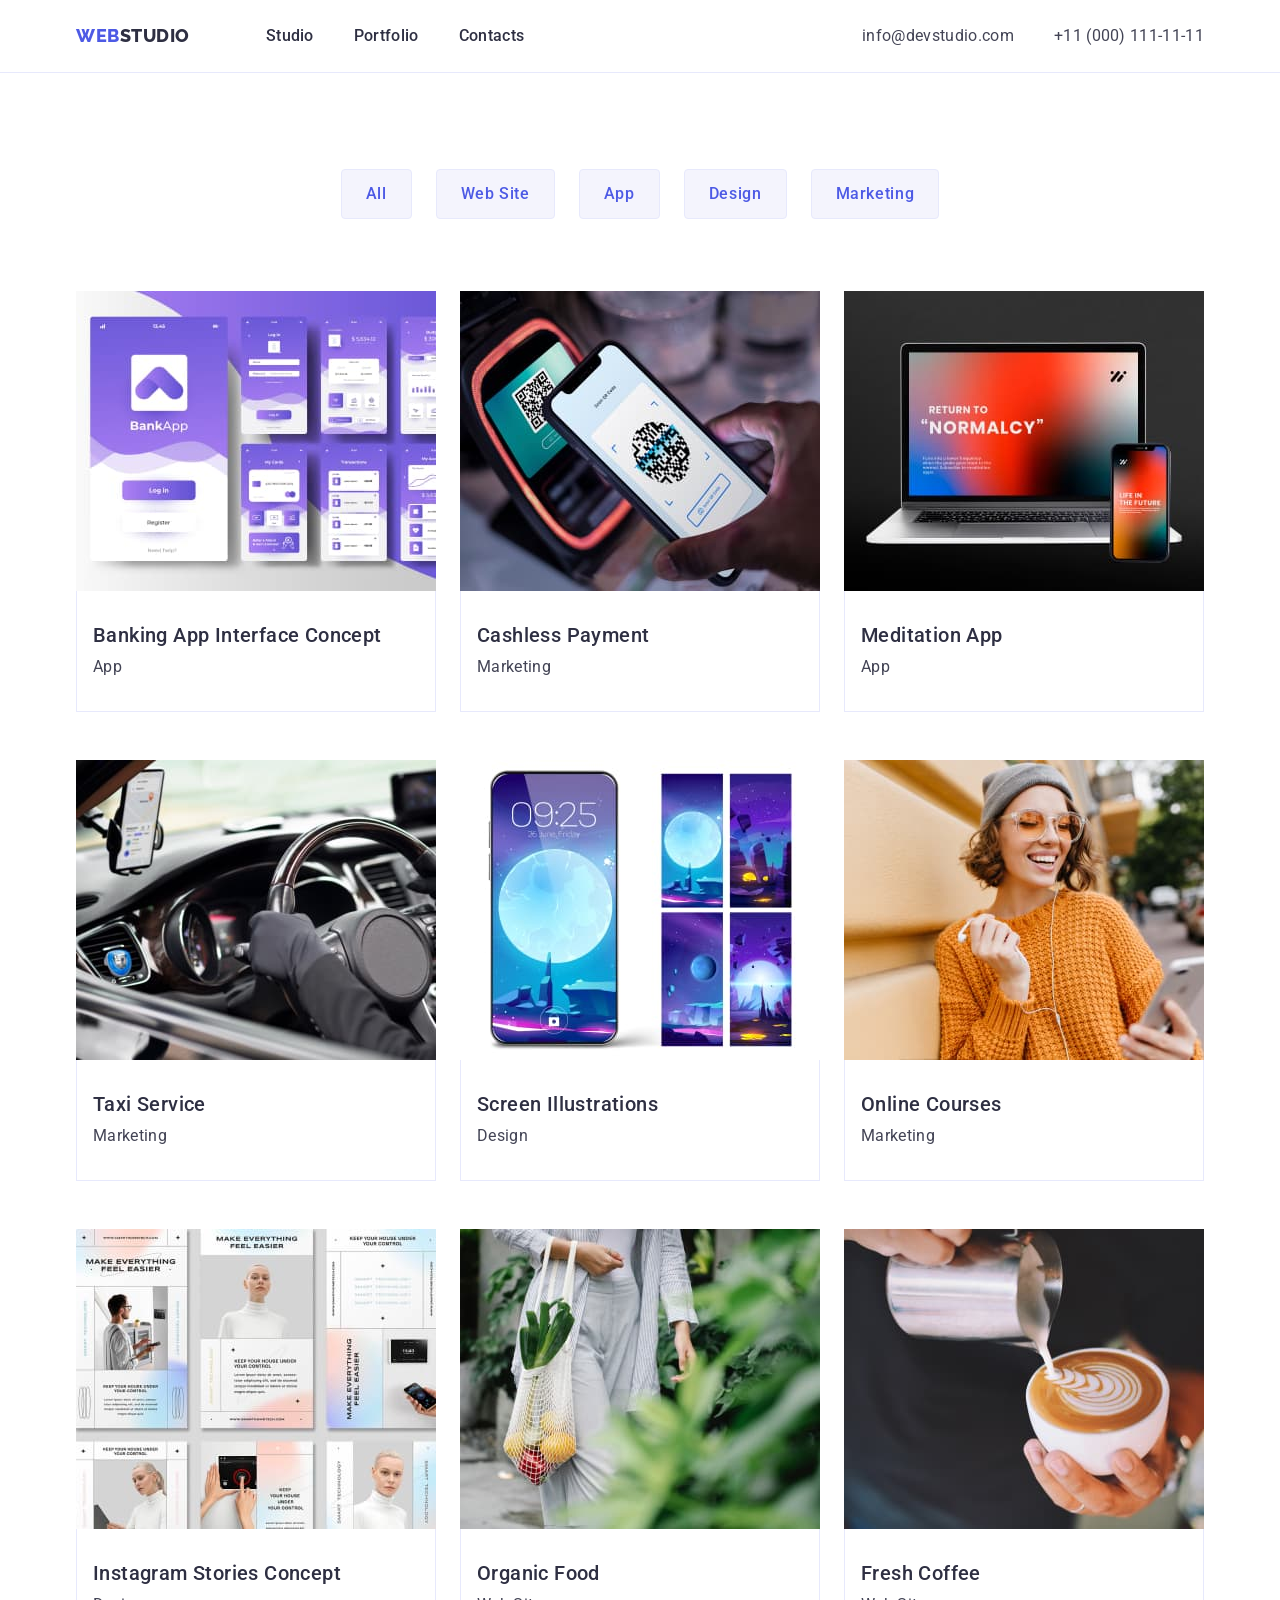
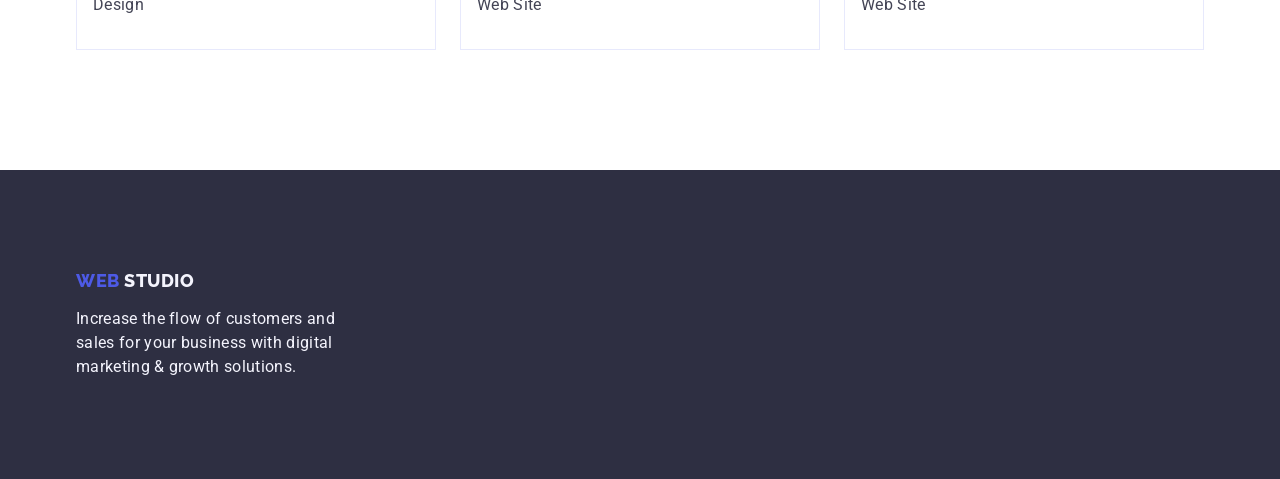
==== portfolio.html @ 52a2316e "clone" ====
<!DOCTYPE html>
<html lang="en">

<head>
    <meta charset="UTF-8">
    <meta name="viewport" content="width=device-width, initial-scale=1.0">
    <title>Document</title>
    <link rel="preconnect" href="https://fonts.googleapis.com">
    <link rel="preconnect" href="https://fonts.gstatic.com" crossorigin>
    <link
        href="https://fonts.googleapis.com/css2?family=Montserrat:wght@400;700&family=Raleway:wght@800;900&family=Roboto:wght@400;500;700&display=swap"
        rel="stylesheet">
        <link rel="stylesheet" href="https://cdnjs.cloudflare.com/ajax/libs/modern-normalize/2.0.0/modern-normalize.min.css"
            integrity="sha512-4xo8blKMVCiXpTaLzQSLSw3KFOVPWhm/TRtuPVc4WG6kUgjH6J03IBuG7JZPkcWMxJ5huwaBpOpnwYElP/m6wg=="
            crossorigin="anonymous" referrerpolicy="no-referrer" />

    <link rel="stylesheet" href="./css/style.css">

    <body>
        <header class="head">
            <div class="container head-container">
            <nav class="header-nav">
            <a  href="" class="nav-logo link">Web<span class="nav-logo-accent">Studio</span></a>

            <ul class="header-menu list">
            <li>
                <a href="./index.html" class="nav-logo-title link">Studio</a>
            </li>
            <li>
            <a href="./portfolio.html" class="nav-logo-title link">Portfolio</a>
            </li>

            <li>
            <a href="" class="nav-logo-title link">Contacts</a>
            </li>
            </ul>

            </nav>
            <address class="address">
                <ul class="socials-contacts list">
                    <li class="socials-contacts-item">
                        <a class="socials-contacts-link link" href="mailto:info@devstudio.com">info@devstudio.com</a>
                    </li>
                    <li class="socials-contacts-item">
                        <a class="socials-contacts-link link"  href="tel:+110001111111">+11 (000) 111-11-11</a>
                    </li>
                </ul>
            </address>
            </div>
        </header>
        <main>

<section class="portfolio-menu">
    <div class="container">
<h1 class="visually-hidden">Portfolio</h1>

<ul class="button-list list">

<li class="button-link">
    <button class="button-item" type="button">All</button>
</li>
<li class="button-link">
    <button class="button-item" type="button">Web Site</button>
</li>
<li class="button-link">
    <button class="button-item" type="button">App</button>
</li>
<li class="button-link">
    <button class="button-item" type="button">Design</button>
</li>
<li class="button-link">
    <button class="button-item" type="button">Marketing</button>
</li>
</ul>


    <ul class="img-list list">
        <li class="img-list-item">
            <a href="" class="img-link link">
        <img src="./images/img_banking.jpg" width="360" alt="Banking App Interface Concept">
             <div class="img-name-category">
            <h2 class="img-title">Banking App Interface Concept</h2>
            <p class="img-subtitle">App</p>
            </div>
         </a>
           
        </li>
        <li class="img-list-item" >
            <a href="" class="img-link link">
        <img src="./images/img_cashless.jpg" width="360" alt="Cashless Payment">
            <div class="img-name-category">
            <h2 class="img-title">Cashless Payment</h2>
            <p class="img-subtitle">Marketing</p>
            </div>
            </a>
        </li>
        <li class="img-list-item">
            <a href="" class="img-link link">
            <img src="./images/img_meditation.jpg" width="360" alt="Meditation App">
            <div class="img-name-category">
            <h2 class="img-title">Meditation App</h2>
            <p class="img-subtitle">App</p>
            </div>
            </a>
        </li>
        <li class="img-list-item">
            <a href="" class="img-link link">
            <img src="./images/img_taxi.jpg" width="360" alt="Taxi Service">
            <div class="img-name-category">
            <h2 class="img-title">Taxi Service</h2>
            <p class="img-subtitle">Marketing</p>
            </div>
            </a>
        </li>
        <li class="img-list-item">
            <a href="" class="img-link link">
            <img src="./images/img_screen.jpg" width="360" alt="Screen Illustrations">
            <div class="img-name-category">
            <h2 class="img-title">Screen Illustrations</h2>
            <p class="img-subtitle">Design</p>
            </div>
            </a>
        </li>
        <li class="img-list-item">
            <a href="" class="img-link link">
            <img src="./images/img_online.jpg" width="360" alt="Online Courses">
            <div class="img-name-category">
            <h2 class="img-title">Online Courses</h2>
            <p class="img-subtitle">Marketing</p>
            </div>
            </a>
        </li>
        <li class="img-list-item">
            <a href="" class="img-link link">
            <img src="./images/img_insta.jpg" width="360" alt="Instagram Stories Concept">
            <div class="img-name-category">
            <h2 class="img-title">Instagram Stories Concept</h2>
            <p class="img-subtitle">Design</p>
            </div>
            </a>
        </li>
        <li class="img-list-item">
            <a href="" class="img-link link">
            <img src="./images/img_food.jpg" width="360" alt="Organic Food">
            <div class="img-name-category">
            <h2 class="img-title">Organic Food</h2>
            <p class="img-subtitle">Web Site</p>
            </div>
            </a>
        </li>
        <li class="img-list-item">
            <a href="" class="img-link link">
            <img src="./images/img_coffee.jpg" width="360" alt="Fresh Coffee">
            <div class="img-name-category">
            <h2 class="img-title">Fresh Coffee</h2>
            <p class="img-subtitle">Web Site</p>
            </div>
            </a>
        </li>
    </ul>
    </div>
</section>
        </main>

      <footer class="footer list">
        <div class="container">
        <a href="" class="footer-logo link">Web <span class="footer-logo-accent">Studio</span></a>
        <p class="footer-item-description">Increase the flow of customers and sales for your business with digital marketing & growth solutions.</p>
        </div>
      </footer>

    </body>
</html>
---- css/style.css ----
:root{
---accent-color:#434455 ;

}

body{
    font-family: Roboto, sans-serif;
    color: #434455;
    background-color: #ffffff;
}

.container{
width: 100%;
max-width: 1158px;
padding-left: 15px;
padding-right: 15px;
margin: 0 auto;

}

.link {
    text-decoration: none;
}
.list{
    list-style-type: none
}

p,h1,h2,h3,h4,h5,h6{
    margin-top: 0;
    margin-bottom: 0;
}

ul,ol{

    margin-top: 0;
    margin-bottom: 0;
    padding-left: 0;
}
img{
    display: block;
}


/*------HEADER-------------*/
.header{
    border-bottom: 1px solid #E7E9FC;
    
}
.header-container {
    justify-content: space-between;
    display: flex;
}

.header-list {
    display: flex;
    gap: 40px;
}
.header-navigation {
    display: flex;
    align-items: center;

}
.header-logo {
        font-family: Raleway, sans-serif; 
        color: #4D5AE5;
        font-size: 18px;
        font-weight: 800;
        line-height: 1.17;
        letter-spacing: 0.03em;
        text-transform: uppercase;
        margin-right: 76px;
}
.header-title-accent{
     color: #2E2F42;
}


.header-list-link{
    display: inline-block;
color:  #2E2F42;
font-size: 16px;
font-family: Roboto;
font-weight: 500;
line-height: 1.5;
letter-spacing: 0.02em;
padding: 24px 0;

}
.header-list-link:hover{
    color: #404bbf
}
.header-list-link:focus{
    color: #404bbf
}
.header-address{
font-style: normal;

}

.header-contacs{
display: flex;
gap: 40px;
margin: 24px 0;
align-items:center;
}

.header-contacs-link{
color:  var(---accent-color);
font-style: normal;
font-size: 16px;
line-height: 1.5;
letter-spacing: 0.02em;

}

.header-contacs-link:hover{
color:#404bbf;
}
.header-contacs-link:focus{
 color: #404bbf;
}

/*-----MAIN-FIRST------------*/
.main-first{
background-color:  #2E2F42;
padding-top: 188px;
padding-bottom: 188px;
}

.main-first-title{
max-width: 496px;
font-family: "Roboto", sans-serif;
color:  #FFF;
text-align: center;
font-size: 56px;
font-weight: 700;
line-height: 1.07;
letter-spacing: 0.02em;
margin-left: auto;
margin-right: auto;
margin-bottom: 48px;
}

.main-first-btn{
font-family: "Roboto", sans-serif;
background-color:  #4D5AE5;
color:  #FFF;
font-size: 16px;
font-weight: 500;
line-height: 1.5;
letter-spacing: 0.04em;
cursor: pointer;
display: block;
min-width: 169px;
height: 56px;
border: none;
border-radius: 4px;
margin-right: auto;
margin-left: auto;
}

.main-first-btn:hover{
    background-color: #404BBF
}

.main-first-btn:focus {
    background-color: #404BBF
}

/*-----MAIN-SECOND------------*/

.main-second {
    padding-top: 120px;
    padding-bottom: 120px;
}
.link-title{
flex-basis: calc((100%-3*24px)/4);

}
.main-second-title{
        color:  #2E2F42;
        font-size: 20px;
        font-weight: 500;
        line-height: 1.2;
        letter-spacing: 0.02em;
        margin-bottom: 8px;
}
.visually-hidden {
    position: absolute;
    width: 1px;
    height: 1px;
    margin: -1px;
    border: 0;
    padding: 0;
    white-space: nowrap;
    clip-path: inset(100%);
    clip: rect(0 0 0 0);
    overflow: hidden;
}
.main-second-list{
    display: flex;
    gap: 24px;
}
.main-second-item{
        color:  var(---accent-color);
        font-size: 16px;
        font-family: Roboto;
        line-height: 1.5;
        letter-spacing: 0.02em;
        flex-basis: calc((100%-3*72px)/4);
}

/*-----MAIN-THIRD------------*/
.main-third{
    background-color: #FFF;
    padding-bottom: 120px;
    
}
.main-third-title{
        color:  #2E2F42;
        text-align: center;
        font-size: 36px;
        font-weight: 700;
        line-height: 1.11;
        letter-spacing: 0.02em;
        text-transform: capitalize;
        margin-bottom: 72px;
}
.main-third-img{
    display: flex;
    gap: 24px;
    
}

.main-third-computer{
    border: 1px solid var(--cornflower, #E7E9FC);
    background: url(<path-to-image>), lightgray -72.845px -19px / 144.444% 112.667% no-repeat;
}
.main-third-computer-smartphone{
    border: 1px solid var(--cornflower, #E7E9FC);
    background: url(<path-to-image>), lightgray 50% / cover no-repeat;
}
/*-----MAIN-FOURTH------------*/

.main-fourth{
background-color: #F4F4FD;
padding: 120px 0;
}
        

.fourth-title{
        color:  #2E2F42;
        text-align: center;
        font-size: 36px;
        font-weight: 700;
        line-height: 1.11;
        letter-spacing: 0.02em;
        text-transform: capitalize;
        margin-bottom: 72px;
}
.main-fourth-list{
     display: flex;
     gap: 24px;
}

.fourth-img{
    background-color: #FFFFFF;
    border-radius: 0px 0px 4px 4px;
}
.fourth-name-profession{
    padding: 32px 16px;
}
.fourth-subtitle{

        color:  #2E2F42;
        text-align: center;
        font-size: 20px;
        font-weight: 500;
        line-height: 1.2;
        letter-spacing: 0.02em;
        text-align: center;
        margin-bottom: 8px;
}
.fourth-profession{
    color: #434455;
    text-align: center;
    font-size: 16px;
    line-height: 1.5;
    letter-spacing: 0.02em;
    text-align: center;
}

/*-----FOOTER------------*/
.footer{
    background-color:  #2E2F42;
    padding: 100px 0;
}

.footer-title{
        font-family: Raleway, sans-serif;
        color:  #4D5AE5;
        font-size: 18px;
        font-weight: 800;
        line-height: 1.17;
        letter-spacing: 0.03em;
        text-transform: uppercase;
        display: inline-block;
        margin-bottom: 16px;
}
.footer-title-accent{
        color:  #F4F4FD;
}
.footer-description{
        max-width: 264px;
        color:  #F4F4FD;
        font-size: 16px;
        line-height: 1.5;
        letter-spacing: 0.02em;
}

/*-----PORTFOLIO------------*/


/*-----PORTFOLIO HEADER------------*/
.head{
    border-bottom: 1px solid  #E7E9FC;
    
}
.head-container {
    display: flex;
    justify-content: space-between;
}
.header-nav {
    display: flex;
    align-items: center;
}
.header-menu {
    display: flex;
    gap: 40px;
}
.nav-logo{
    font-family: Raleway, sans-serif;
    color:  #4d5ae5;
    font-size: 18px;
    font-style: normal;
    font-weight: 800;
    line-height: 1.17;
    letter-spacing: 0.03em;
    text-transform: uppercase;
    margin-right: 76px;
}
.nav-logo-accent{
    color:  #2E2F42;
}
.nav-logo-title{
    display: inline-block;
    color:  #2E2F42;
    font-size: 16px;
    font-family:  Roboto, sans-serif;
    font-style: normal;
    font-weight: 500;
    line-height: 1.5;
    letter-spacing: 0.02em;
    padding: 24px 0;
}

.nav-logo-title:hover{
    color: #404bbf
}
.nav-logo-title:focus{
    color: #404bbf
}


.socials-contacts{
    display: flex;
    gap: 40px;
    margin: 24px 0;
    align-items: center;

}
.socials-contacts-link{
        color: var(---accent-color);
        font-size: 16px;
        font-family: Roboto;
        font-style: normal;
        font-weight: 400;
        line-height: 1.5;
        letter-spacing: 0.02em;
}

.socials-contacts-link:hover{
color: #404BBF;
}
.socials-contacts-link:focus{
    color: #404BBF;
}

.address{
    font-style: normal;
}

/*-----PORTFOLIO BUTTON------------*/

.portfolio-menu{
padding-top: 96px;
padding-bottom: 120px;
}
.visually-hidden {
    position: absolute;
    width: 1px;
    height: 1px;
    margin: -1px;
    border: 0;
    padding: 0;
    white-space: nowrap;
    clip-path: inset(100%);
    clip: rect(0 0 0 0);
    overflow: hidden;
}
.button-list{
    display: flex;
    justify-content: center;
    gap: 24px;
    margin-bottom: 72px;
}
.button-item{
    color: #4d5ae5;
    text-align: center;
    font-size: 16px;
    font-family: Roboto,sans-serif;
    font-style: normal;
    font-weight: 500;
    line-height: 1.5;
    letter-spacing: 0.04em;
    cursor: pointer;
    background-color: #F4F4FD;
    padding: 12px 24px;
    border-radius: 4px;
    border: 1px solid #E7E9FC;
}

.button-item:hover,
.button-item:focus{
    color: #FFFFFF;
    background-color: #404BBF;
    border: 1px solid transparent;
}



/*-----PORTFOLIO IMG------------*/
.img-list{
    display: flex;
    flex-wrap: wrap;
    column-gap: 24px;
    row-gap: 48px;
}
.img-list-item{
width: calc((100% - 48px)/3);
}
.img-name-category{
    padding: 32px 16px;
    border: 1px solid #E7E9FC;
    border-top: none;
}


.img-title{
    color:  #2E2F42;
    font-size: 20px;
    font-family: Roboto;
    font-style: normal;
    font-weight: 500;
    line-height: 1.2;
    letter-spacing: 0.02em;
    margin-bottom: 8px;
}

.img-subtitle{
    color: var(---accent-color);
    font-size: 16px;
    font-family: Roboto;
    font-style: normal;
    font-weight: 400;
    line-height: 1.5;
    letter-spacing: 0.02em;
}

/*-----PORTFOLIO FOOTER------------*/
.footer-logo{
    color:  #4D5AE5;
    font-size: 18px;
    font-family: Raleway, sans-serif;
    font-style: normal;
    font-weight: 800;
    line-height: 1.17;
    letter-spacing: 0.03em;
    text-transform: uppercase;
    display: inline-block;
    margin-bottom: 16px;
}

.footer-logo-accent{
    color: #F4F4FD;
}

.footer-item-description{
    max-width: 264px;
    color: #F4F4FD;
    font-size: 16px;
    font-family: Roboto;
    font-style: normal;
    font-weight: 400;
    line-height: 1.5;
    letter-spacing: 0.02em;
}
.footer{
   background-color: #2E2F42; 
}
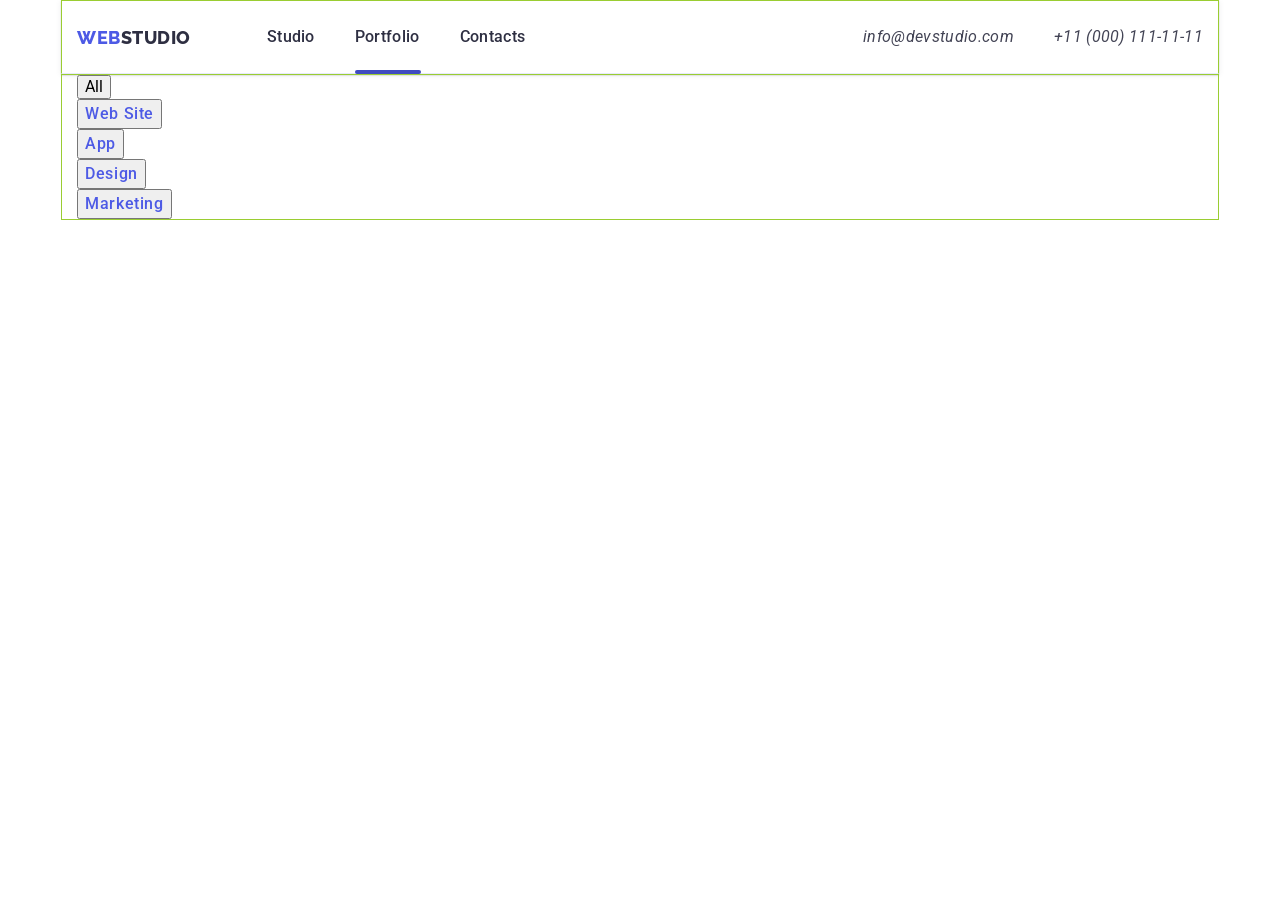
==== commit 3c0678db: "start portfolio section" ====
--- a/portfolio.html
+++ b/portfolio.html
@@ -4,169 +4,91 @@
 <head>
     <meta charset="UTF-8">
     <meta name="viewport" content="width=device-width, initial-scale=1.0">
-    <title>Document</title>
+    <title>goit-markup-hw-04</title>
     <link rel="preconnect" href="https://fonts.googleapis.com">
     <link rel="preconnect" href="https://fonts.gstatic.com" crossorigin>
     <link
-        href="https://fonts.googleapis.com/css2?family=Montserrat:wght@400;700&family=Raleway:wght@800;900&family=Roboto:wght@400;500;700&display=swap"
+        href="https://fonts.googleapis.com/css2?family=Montserrat:wght@400;700&family=Raleway:wght@800&family=Roboto:wght@400;500;700&display=swap"
         rel="stylesheet">
         <link rel="stylesheet" href="https://cdnjs.cloudflare.com/ajax/libs/modern-normalize/2.0.0/modern-normalize.min.css"
             integrity="sha512-4xo8blKMVCiXpTaLzQSLSw3KFOVPWhm/TRtuPVc4WG6kUgjH6J03IBuG7JZPkcWMxJ5huwaBpOpnwYElP/m6wg=="
             crossorigin="anonymous" referrerpolicy="no-referrer" />
 
     <link rel="stylesheet" href="./css/style.css">
+</head>
 
     <body>
         <header class="head">
+
             <div class="container head-container">
-            <nav class="header-nav">
-            <a  href="" class="nav-logo link">Web<span class="nav-logo-accent">Studio</span></a>
 
-            <ul class="header-menu list">
-            <li>
-                <a href="./index.html" class="nav-logo-title link">Studio</a>
-            </li>
-            <li>
-            <a href="./portfolio.html" class="nav-logo-title link">Portfolio</a>
-            </li>
+                <nav class="head-nav">
+    
+                    <a class="head-logo" href="">Web<span class="head-logo-accent">Studio</span></a>
+    
+                    <ul class="head-list">
 
-            <li>
-            <a href="" class="nav-logo-title link">Contacts</a>
-            </li>
-            </ul>
+                        <li class="head-item ">
+                            <a class="head-link" href="./index.html">Studio</a>
+                        </li>
+                        <li class="head-item current">
+                            <a class="head-link" href="">Portfolio</a>
+                        </li>
+                        <li class="head-item">
+                            <a class="head-link" href="">Contacts</a>
+                        </li>
+                    </ul>
+                </nav>
+    
+                <address class="head-social">
 
-            </nav>
-            <address class="address">
-                <ul class="socials-contacts list">
-                    <li class="socials-contacts-item">
-                        <a class="socials-contacts-link link" href="mailto:info@devstudio.com">info@devstudio.com</a>
-                    </li>
-                    <li class="socials-contacts-item">
-                        <a class="socials-contacts-link link"  href="tel:+110001111111">+11 (000) 111-11-11</a>
-                    </li>
-                </ul>
-            </address>
+                    <ul class="head-social-list">
+    
+                        <li class="head-social-item">
+                            <a class="head-social-link" href="">info@devstudio.com</a>
+                        </li>
+                        <li class="head-social-item">
+                            <a class="head-social-link" href="">+11 (000) 111-11-11</a>
+                        </li>
+                    </ul>
+                </address>
+    
             </div>
         </header>
-        <main>
 
-<section class="portfolio-menu">
-    <div class="container">
-<h1 class="visually-hidden">Portfolio</h1>
+    <main>
 
-<ul class="button-list list">
+      <section class="portfolio">
 
-<li class="button-link">
-    <button class="button-item" type="button">All</button>
-</li>
-<li class="button-link">
-    <button class="button-item" type="button">Web Site</button>
-</li>
-<li class="button-link">
-    <button class="button-item" type="button">App</button>
-</li>
-<li class="button-link">
-    <button class="button-item" type="button">Design</button>
-</li>
-<li class="button-link">
-    <button class="button-item" type="button">Marketing</button>
-</li>
-</ul>
+      <div class="container">
 
+            <h1 class="visually-hidden">Portfolio</h1>
 
-    <ul class="img-list list">
-        <li class="img-list-item">
-            <a href="" class="img-link link">
-        <img src="./images/img_banking.jpg" width="360" alt="Banking App Interface Concept">
-             <div class="img-name-category">
-            <h2 class="img-title">Banking App Interface Concept</h2>
-            <p class="img-subtitle">App</p>
-            </div>
-         </a>
-           
-        </li>
-        <li class="img-list-item" >
-            <a href="" class="img-link link">
-        <img src="./images/img_cashless.jpg" width="360" alt="Cashless Payment">
-            <div class="img-name-category">
-            <h2 class="img-title">Cashless Payment</h2>
-            <p class="img-subtitle">Marketing</p>
-            </div>
-            </a>
-        </li>
-        <li class="img-list-item">
-            <a href="" class="img-link link">
-            <img src="./images/img_meditation.jpg" width="360" alt="Meditation App">
-            <div class="img-name-category">
-            <h2 class="img-title">Meditation App</h2>
-            <p class="img-subtitle">App</p>
-            </div>
-            </a>
-        </li>
-        <li class="img-list-item">
-            <a href="" class="img-link link">
-            <img src="./images/img_taxi.jpg" width="360" alt="Taxi Service">
-            <div class="img-name-category">
-            <h2 class="img-title">Taxi Service</h2>
-            <p class="img-subtitle">Marketing</p>
-            </div>
-            </a>
-        </li>
-        <li class="img-list-item">
-            <a href="" class="img-link link">
-            <img src="./images/img_screen.jpg" width="360" alt="Screen Illustrations">
-            <div class="img-name-category">
-            <h2 class="img-title">Screen Illustrations</h2>
-            <p class="img-subtitle">Design</p>
-            </div>
-            </a>
-        </li>
-        <li class="img-list-item">
-            <a href="" class="img-link link">
-            <img src="./images/img_online.jpg" width="360" alt="Online Courses">
-            <div class="img-name-category">
-            <h2 class="img-title">Online Courses</h2>
-            <p class="img-subtitle">Marketing</p>
-            </div>
-            </a>
-        </li>
-        <li class="img-list-item">
-            <a href="" class="img-link link">
-            <img src="./images/img_insta.jpg" width="360" alt="Instagram Stories Concept">
-            <div class="img-name-category">
-            <h2 class="img-title">Instagram Stories Concept</h2>
-            <p class="img-subtitle">Design</p>
-            </div>
-            </a>
-        </li>
-        <li class="img-list-item">
-            <a href="" class="img-link link">
-            <img src="./images/img_food.jpg" width="360" alt="Organic Food">
-            <div class="img-name-category">
-            <h2 class="img-title">Organic Food</h2>
-            <p class="img-subtitle">Web Site</p>
-            </div>
-            </a>
-        </li>
-        <li class="img-list-item">
-            <a href="" class="img-link link">
-            <img src="./images/img_coffee.jpg" width="360" alt="Fresh Coffee">
-            <div class="img-name-category">
-            <h2 class="img-title">Fresh Coffee</h2>
-            <p class="img-subtitle">Web Site</p>
-            </div>
-            </a>
-        </li>
-    </ul>
-    </div>
-</section>
-        </main>
+            <ul class="portfolio-btn-list">
 
-      <footer class="footer list">
-        <div class="container">
-        <a href="" class="footer-logo link">Web <span class="footer-logo-accent">Studio</span></a>
-        <p class="footer-item-description">Increase the flow of customers and sales for your business with digital marketing & growth solutions.</p>
-        </div>
+                <li class="portfolio-btn-item">
+                    <button type="button">All</button>
+                </li>
+                <li class="portfolio-btn-item">
+                    <button class="portfolio-btn" type="button">Web Site</button>
+                </li>
+                <li class="portfolio-btn-item">
+                    <button class="portfolio-btn" type="button">App</button>
+                </li>
+                <li class="portfolio-btn-item">
+                    <button class="portfolio-btn" type="button">Design</button>
+                </li>
+                <li class="portfolio-btn-item">
+                    <button class="portfolio-btn" type="button">Marketing</button>
+                </li>
+            </ul>
+      </div>
+   
+      </section>
+    </main>
+
+      <footer class="">
+        
       </footer>
 
     </body>
--- a/css/style.css
+++ b/css/style.css
@@ -1,5 +1,5 @@
 :root{
----accent-color:#434455 ;
+---hover-icon_color: #404bbf
 
 }
 
@@ -10,19 +10,16 @@
 }
 
 .container{
-width: 100%;
 max-width: 1158px;
 padding-left: 15px;
 padding-right: 15px;
 margin: 0 auto;
-
-}
-
-.link {
+border: 1px solid yellowgreen;
+
+}
+
+a {
     text-decoration: none;
-}
-.list{
-    list-style-type: none
 }
 
 p,h1,h2,h3,h4,h5,h6{
@@ -31,7 +28,7 @@
 }
 
 ul,ol{
-
+    list-style-type: none;
     margin-top: 0;
     margin-bottom: 0;
     padding-left: 0;
@@ -41,150 +38,522 @@
 }
 
 
-/*------HEADER-------------*/
-.header{
-    border-bottom: 1px solid #E7E9FC;
-    
-}
+/**------HEADER------------*/
+
 .header-container {
-    justify-content: space-between;
-    display: flex;
+    display: flex;
+    align-items: center;
+    border-bottom: 1px solid #e7e9fc;
+    box-shadow: 0 1px 6px 0 rgba(46, 47, 66, 0.08), 0 1px 1px 0 rgba(46, 47, 66, 0.16), 0 2px 1px 0 rgba(46, 47, 66, 0.08);
+}
+
+.header-nav {
+    display: flex;
+    align-items: center;
 }
 
 .header-list {
     display: flex;
     gap: 40px;
 }
-.header-navigation {
-    display: flex;
-    align-items: center;
-
-}
+
 .header-logo {
-        font-family: Raleway, sans-serif; 
-        color: #4D5AE5;
-        font-size: 18px;
-        font-weight: 800;
-        line-height: 1.17;
-        letter-spacing: 0.03em;
-        text-transform: uppercase;
-        margin-right: 76px;
-}
-.header-title-accent{
-     color: #2E2F42;
-}
-
-
-.header-list-link{
+    font-family: "Raleway", sans-serif;
+    font-weight: 800;
+    font-size: 18px;
+    line-height: 1.16667;
+    letter-spacing: 0.03em;
+    text-transform: uppercase;
+    color: #4d5ae5; 
+    margin-right: 76px;
+}
+
+.header-logo-accent {
+    color: #2e2f42  ;      
+}
+
+.header-item {
+    padding: 24px 0 24px 0;
+    position: relative;
+}
+
+.header-item.current::after {
+    content: "";
+    border-radius: 2px;
+    width: 48px;
+    height: 4px;
+    background-color: var(---hover-icon_color); 
+    position: absolute;
+    left: 0;
+    bottom: -1px;
+}
+
+.header-link {
+    font-weight: 500;
+    font-size: 16px;
+    line-height: 1.5;
+    letter-spacing: 0.02em;
+    color: #2e2f42; 
+    transition-property: color;  
+    transition-duration: 250ms; 
+    transition-timing-function: cubic-bezier(0.4, 0, 0.2, 1);
+}
+
+.header-link:is(:hover, :focus), 
+.social-link:is(:hover, :focus) {
+    color: var(---hover-icon_color);
+}
+
+.header-social {
+    margin-left: auto;
+}
+
+.social-list {
+    display: flex;
+    gap: 40px;
+}
+
+.social-link {
+    font-weight: 400;
+    font-size: 16px;
+    line-height: 1.5;
+    letter-spacing: 0.02em;
+    color: #434455;
+    transition-property: color;  
+    transition-duration: 250ms; 
+    transition-timing-function: cubic-bezier(0.4, 0, 0.2, 1);
+}
+
+/**------HERO------------*/
+
+.hero {
+    padding: 188px 0 188px 0;
+    background-color: #2e2f42;
+    background-image: linear-gradient(rgba(46, 47, 66, 0.7), rgba(46, 47, 66, 0.7)), url(../images/people-office.jpg);
+    background-repeat: no-repeat;
+    background-position: center;
+    background-size: cover;
+}
+
+.hero-title-box {
+    margin-bottom: 48px;
+}
+
+.hero-title {
+    max-width: 496px;
+    font-weight: 700;
+    font-size: 56px;
+    line-height: 1.07;
+    letter-spacing: 0.02em;
+    text-align: center;
+    color: #fff; 
+    margin: 0 auto;
+}
+
+.hero-btn {
+    display: block;
+    font-weight: 500;
+    font-size: 16px;
+    line-height: 1.5;
+    letter-spacing: 0.04em;
+    color: #fff;  
+    border-radius: 4px;
+    width: 169px;
+    height: 56px; 
+    box-shadow: 0 4px 4px 0 rgba(0, 0, 0, 0.15);
+    background-color: #4d5ae5; 
+    cursor: pointer; 
+    margin: 0 auto; 
+    transition-property:  background-color; 
+    transition-duration: 250ms; 
+    transition-timing-function:     cubic-bezier(0.4, 0, 0.2, 1); 
+}
+
+.hero-btn:is(:hover, :focus) {
+    background-color: var(---hover-icon_color);
+}
+
+/**------ADVANTAGES------------*/
+
+.advantages {
+    padding: 120px 0 120px 0;
+}
+
+.advantages-list {
+    display: flex;
+    align-items: center;
+    justify-content: center;
+    gap: 24px;
+}
+
+.advantages-icon {
+    display: flex;
+    align-items: center;
+    justify-content: center;
+    border-radius: 4px;
+    width: 264px;
+    height: 112px;
+    background-color: #f4f4fd;
+    margin-bottom: 8px;    
+}
+
+.advantages-title {
+    font-weight: 500;
+    font-size: 20px;
+    line-height: 1.2;
+    letter-spacing: 0.02em;
+    color: #2e2f42; 
+    margin-bottom: 8px;   
+}
+
+.advantages-text {
+    max-width: 264px;
+    font-size: 16px;
+    line-height: 1.5;
+    letter-spacing: 0.02em;
+    color: #434455;    
+}
+
+/**------FUNCTION------------*/
+
+.function {
+    padding-bottom: 120px;
+}
+
+.function-title {
+    font-weight: 700;
+    font-size: 36px;
+    line-height: 1.11111;
+    letter-spacing: 0.02em;
+    text-transform: capitalize;
+    text-align: center;
+    color: #2e2f42;  
+    margin-bottom: 72px;  
+}
+
+.function-list {
+    display: flex;
+    gap: 24px;
+}
+
+.function-item {
+    width: calc( (100% - 48px) /3 );
+    border: 1px solid #e7e9fc;
+}
+
+/**------TEAM------------*/
+
+.team {
+    background-color:  #f4f4fd;
+    padding: 120px 0 120px 0;
+}
+
+.team-list {
+    display: flex;
+    gap: 24px;
+}
+
+.team-item {
+    width: calc( (100% - 72px) / 4 );
+    border-radius: 0 0 4px 4px;
+    box-shadow: 0 2px 1px 0 rgba(46, 47, 66, 0.08), 0 1px 1px 0 rgba(46, 47, 66, 0.16), 0 1px 6px 0 rgba(46, 47, 66, 0.08);        
+}
+
+.team-name-social-box {
+    padding: 32px 0;
+}
+
+.team-title {
+    font-weight: 700;
+    font-size: 36px;
+    line-height: 1.11111;
+    letter-spacing: 0.02em;
+    text-transform: capitalize;
+    text-align: center;
+    color: #2e2f42;  
+    margin-bottom: 72px;  
+}
+
+.team-name {
+    font-weight: 500;
+    font-size: 20px;
+    line-height: 1.2;
+    letter-spacing: 0.02em;
+    text-align: center;
+    color: #2e2f42; 
+    margin-bottom: 8px;   
+}
+
+.team-major {
+    font-size: 16px;
+    line-height: 1.5;
+    letter-spacing: 0.02em;
+    text-align: center;
+    color: #434455;
+    margin-bottom: 8px;
+}
+
+.team-social-list {
+    display: flex;
+    gap: 24px;
+    justify-content: center;
+}
+
+.team-social-item {
+    width: 40px;
+    height: 40px;
+}
+
+.team-social-link {
+    width: 100%;
+    height: 100%;
+    background-color: #4d5ae5;
+    display: flex;
+    justify-content: center;align-items: center;
+    border: none;
+    border-radius: 50%;    
+    transition-property: background-color;
+    transition-duration: 250ms;
+    transition-timing-function: cubic-bezier(0.4, 0, 0.2, 1);
+    color: #f4f4fd;
+}
+
+.team-social-icon {
+    fill: currentColor;    
+}
+
+.team-social-link:is(:hover, :focus) {
+     background-color: #31d0aa;
+}
+
+
+/**----CUSTOMERS----*/
+
+.customers {
+    padding: 120px 0 120px 0;
+}
+
+.customers-title {
+    font-weight: 700;
+    font-size: 36px;
+    line-height: 1.11111;
+    letter-spacing: 0.02em;
+    text-transform: capitalize;
+    text-align: center;
+    color: #2e2f42;   
+    margin-bottom: 72px; 
+}
+
+.customers-list {
+    display: flex;
+    align-items: center;
+    gap: 24px;
+}
+
+.customers-item {
+    width: calc( (100% - 24*5px) / 6 );
+    height: 88px;
+}
+
+.customers-link {
+    width: 100%;
+    height: 100%;
+    border: 1px solid #8e8f99;
+    border-radius: 4px;
+    display: flex;
+    justify-content: center;
+    align-items: center;
+    color: #8E8F99;
+}
+
+.customers-icon {
+    fill: currentColor;
+}
+
+.customers-link:is(:hover, :focus) {
+    border-color: var(---hover-icon_color);
+    color: var(---hover-icon_color);
+}
+
+/**----FOOTER-INDEX----*/
+
+.footer {
+    background-color:  #2e2f42;
+    padding: 100px 0 100px 0;
+}
+
+.footer-container {
+    display: flex;
+    align-items: baseline;
+}
+
+.footer-logo-box {
+    margin-right: 120px;
+}
+
+.footer-logo {
     display: inline-block;
-color:  #2E2F42;
-font-size: 16px;
-font-family: Roboto;
-font-weight: 500;
-line-height: 1.5;
-letter-spacing: 0.02em;
-padding: 24px 0;
-
-}
-.header-list-link:hover{
-    color: #404bbf
-}
-.header-list-link:focus{
-    color: #404bbf
-}
-.header-address{
-font-style: normal;
-
-}
-
-.header-contacs{
-display: flex;
-gap: 40px;
-margin: 24px 0;
-align-items:center;
-}
-
-.header-contacs-link{
-color:  var(---accent-color);
-font-style: normal;
-font-size: 16px;
-line-height: 1.5;
-letter-spacing: 0.02em;
-
-}
-
-.header-contacs-link:hover{
-color:#404bbf;
-}
-.header-contacs-link:focus{
- color: #404bbf;
-}
-
-/*-----MAIN-FIRST------------*/
-.main-first{
-background-color:  #2E2F42;
-padding-top: 188px;
-padding-bottom: 188px;
-}
-
-.main-first-title{
-max-width: 496px;
-font-family: "Roboto", sans-serif;
-color:  #FFF;
-text-align: center;
-font-size: 56px;
-font-weight: 700;
-line-height: 1.07;
-letter-spacing: 0.02em;
-margin-left: auto;
-margin-right: auto;
-margin-bottom: 48px;
-}
-
-.main-first-btn{
-font-family: "Roboto", sans-serif;
-background-color:  #4D5AE5;
-color:  #FFF;
-font-size: 16px;
-font-weight: 500;
-line-height: 1.5;
-letter-spacing: 0.04em;
-cursor: pointer;
-display: block;
-min-width: 169px;
-height: 56px;
-border: none;
-border-radius: 4px;
-margin-right: auto;
-margin-left: auto;
-}
-
-.main-first-btn:hover{
-    background-color: #404BBF
-}
-
-.main-first-btn:focus {
-    background-color: #404BBF
-}
-
-/*-----MAIN-SECOND------------*/
-
-.main-second {
-    padding-top: 120px;
-    padding-bottom: 120px;
-}
-.link-title{
-flex-basis: calc((100%-3*24px)/4);
-
-}
-.main-second-title{
-        color:  #2E2F42;
-        font-size: 20px;
-        font-weight: 500;
-        line-height: 1.2;
-        letter-spacing: 0.02em;
-        margin-bottom: 8px;
-}
+    font-family: "Raleway", sans-serif;
+    font-weight: 800;
+    font-size: 18px;
+    line-height: 1.16667;
+    letter-spacing: 0.03em;
+    text-transform: uppercase;
+    color: #4d5ae5;
+    margin-bottom: 16px;
+}
+
+.footer-logo-accent {
+    color: #f4f4fd;
+}
+
+.footer-text {
+    max-width: 264px;
+    font-size: 16px;
+    line-height: 1.5;
+    letter-spacing: 0.02em;
+    color: #f4f4fd;
+}
+
+.footer-title {
+    font-weight: 500;
+    font-size: 16px;
+    line-height: 1.5;
+    letter-spacing: 0.02em;
+    color: #fff;  
+    margin-bottom: 16px;  
+}
+
+.footer-list {
+    display: flex;
+    gap: 16px;
+}
+
+.footer-item {
+    height: 40px;
+    width: 40px;
+}
+
+.footer-link {
+    width: 100%;
+    height: 100%;
+    background-color: var(---hover-icon_color);
+    display: flex;
+    align-items: center;
+    justify-content: center;
+    border-radius: 50%;
+    color: white;
+}
+
+.footer-icon {
+    fill: currentColor;
+}
+
+.footer-link:is(:hover, :focus) {
+    background-color: #31d0aa;
+}
+
+
+
+/*-----PORTFOLIO-HEAD-----*/
+
+.head-container {
+    display: flex;
+    align-items: center;
+    border-bottom: 1px solid #e7e9fc;
+    box-shadow: 0 1px 6px 0 rgba(46, 47, 66, 0.08), 0 1px 1px 0 rgba(46, 47, 66, 0.16), 0 2px 1px 0 rgba(46, 47, 66, 0.08);
+background: #fff;
+}
+
+.head-nav {
+    display: flex;
+    align-items: center;
+}
+
+.head-logo {
+    font-family: "Raleway", sans-serif;
+    font-weight: 800;
+    font-size: 18px;
+    line-height: 1.16667;
+    letter-spacing: 0.03em;
+    text-transform: uppercase;
+    color: #4d5ae5;  
+    margin-right: 76px;  
+}
+
+.head-logo-accent {
+    color: #2e2f42;    
+}
+
+.head-nav {
+    display: flex;
+    align-items: center;
+}
+
+.head-list {
+    display: flex;
+    gap: 40px;
+}
+
+.head-item {
+    padding: 24px 0 24px;
+    position: relative;
+}
+
+.current::after {
+    content: "";
+    position: absolute;
+    width: 100%;
+    border-radius: 2px;
+    width: 66px;
+    height: 4px;
+    background-color: var(---hover-icon_color);
+    left: 0;
+    bottom: -1px;
+}
+
+.head-link {
+    font-weight: 500;
+    font-size: 16px;
+    line-height: 1.5;
+    letter-spacing: 0.02em;
+    color: #2e2f42;
+    transition-property: color;
+    transition-duration: 250ms;
+    transition-timing-function: cubic-bezier(0.4, 0, 0.2, 1);    
+}
+
+.head-link:is(:hover, :focus) {
+    color: var(---hover-icon_color);
+}
+
+.head-social {
+    margin-left: auto;
+}
+
+.head-social-list {
+    display: flex;
+    gap: 40px;
+}
+
+.head-social-link {
+    font-weight: 400;
+    font-size: 16px;
+    line-height: 1.5;
+    letter-spacing: 0.02em;
+    color: #434455;
+    transition-property: color;
+    transition-duration: 250ms;
+    transition-timing-function: cubic-bezier(0.4, 0, 0.2, 1);
+}
+
+.head-social-link:is(:hover, :focus) {
+    color: var(---hover-icon_color);    
+}
+
+/**-----PORTFOLIO-------*/
+
+
 .visually-hidden {
     position: absolute;
     width: 1px;
@@ -197,324 +566,28 @@
     clip: rect(0 0 0 0);
     overflow: hidden;
 }
-.main-second-list{
-    display: flex;
-    gap: 24px;
-}
-.main-second-item{
-        color:  var(---accent-color);
-        font-size: 16px;
-        font-family: Roboto;
-        line-height: 1.5;
-        letter-spacing: 0.02em;
-        flex-basis: calc((100%-3*72px)/4);
-}
-
-/*-----MAIN-THIRD------------*/
-.main-third{
-    background-color: #FFF;
-    padding-bottom: 120px;
+
+.portfolio-btn {
+    font-weight: 500;
+    font-size: 16px;
+    line-height: 1.5;
+    letter-spacing: 0.04em;
+    text-align: center;
+    color: #4d5ae5;    
+}
+
+
+
+
+
+
+
     
-}
-.main-third-title{
-        color:  #2E2F42;
-        text-align: center;
-        font-size: 36px;
-        font-weight: 700;
-        line-height: 1.11;
-        letter-spacing: 0.02em;
-        text-transform: capitalize;
-        margin-bottom: 72px;
-}
-.main-third-img{
-    display: flex;
-    gap: 24px;
-    
-}
-
-.main-third-computer{
-    border: 1px solid var(--cornflower, #E7E9FC);
-    background: url(<path-to-image>), lightgray -72.845px -19px / 144.444% 112.667% no-repeat;
-}
-.main-third-computer-smartphone{
-    border: 1px solid var(--cornflower, #E7E9FC);
-    background: url(<path-to-image>), lightgray 50% / cover no-repeat;
-}
-/*-----MAIN-FOURTH------------*/
-
-.main-fourth{
-background-color: #F4F4FD;
-padding: 120px 0;
-}
-        
-
-.fourth-title{
-        color:  #2E2F42;
-        text-align: center;
-        font-size: 36px;
-        font-weight: 700;
-        line-height: 1.11;
-        letter-spacing: 0.02em;
-        text-transform: capitalize;
-        margin-bottom: 72px;
-}
-.main-fourth-list{
-     display: flex;
-     gap: 24px;
-}
-
-.fourth-img{
-    background-color: #FFFFFF;
-    border-radius: 0px 0px 4px 4px;
-}
-.fourth-name-profession{
-    padding: 32px 16px;
-}
-.fourth-subtitle{
-
-        color:  #2E2F42;
-        text-align: center;
-        font-size: 20px;
-        font-weight: 500;
-        line-height: 1.2;
-        letter-spacing: 0.02em;
-        text-align: center;
-        margin-bottom: 8px;
-}
-.fourth-profession{
-    color: #434455;
-    text-align: center;
-    font-size: 16px;
-    line-height: 1.5;
-    letter-spacing: 0.02em;
-    text-align: center;
-}
-
-/*-----FOOTER------------*/
-.footer{
-    background-color:  #2E2F42;
-    padding: 100px 0;
-}
-
-.footer-title{
-        font-family: Raleway, sans-serif;
-        color:  #4D5AE5;
-        font-size: 18px;
-        font-weight: 800;
-        line-height: 1.17;
-        letter-spacing: 0.03em;
-        text-transform: uppercase;
-        display: inline-block;
-        margin-bottom: 16px;
-}
-.footer-title-accent{
-        color:  #F4F4FD;
-}
-.footer-description{
-        max-width: 264px;
-        color:  #F4F4FD;
-        font-size: 16px;
-        line-height: 1.5;
-        letter-spacing: 0.02em;
-}
-
-/*-----PORTFOLIO------------*/
-
-
-/*-----PORTFOLIO HEADER------------*/
-.head{
-    border-bottom: 1px solid  #E7E9FC;
-    
-}
-.head-container {
-    display: flex;
-    justify-content: space-between;
-}
-.header-nav {
-    display: flex;
-    align-items: center;
-}
-.header-menu {
-    display: flex;
-    gap: 40px;
-}
-.nav-logo{
-    font-family: Raleway, sans-serif;
-    color:  #4d5ae5;
-    font-size: 18px;
-    font-style: normal;
-    font-weight: 800;
-    line-height: 1.17;
-    letter-spacing: 0.03em;
-    text-transform: uppercase;
-    margin-right: 76px;
-}
-.nav-logo-accent{
-    color:  #2E2F42;
-}
-.nav-logo-title{
-    display: inline-block;
-    color:  #2E2F42;
-    font-size: 16px;
-    font-family:  Roboto, sans-serif;
-    font-style: normal;
-    font-weight: 500;
-    line-height: 1.5;
-    letter-spacing: 0.02em;
-    padding: 24px 0;
-}
-
-.nav-logo-title:hover{
-    color: #404bbf
-}
-.nav-logo-title:focus{
-    color: #404bbf
-}
-
-
-.socials-contacts{
-    display: flex;
-    gap: 40px;
-    margin: 24px 0;
-    align-items: center;
-
-}
-.socials-contacts-link{
-        color: var(---accent-color);
-        font-size: 16px;
-        font-family: Roboto;
-        font-style: normal;
-        font-weight: 400;
-        line-height: 1.5;
-        letter-spacing: 0.02em;
-}
-
-.socials-contacts-link:hover{
-color: #404BBF;
-}
-.socials-contacts-link:focus{
-    color: #404BBF;
-}
-
-.address{
-    font-style: normal;
-}
-
-/*-----PORTFOLIO BUTTON------------*/
-
-.portfolio-menu{
-padding-top: 96px;
-padding-bottom: 120px;
-}
-.visually-hidden {
-    position: absolute;
-    width: 1px;
-    height: 1px;
-    margin: -1px;
-    border: 0;
-    padding: 0;
-    white-space: nowrap;
-    clip-path: inset(100%);
-    clip: rect(0 0 0 0);
-    overflow: hidden;
-}
-.button-list{
-    display: flex;
-    justify-content: center;
-    gap: 24px;
-    margin-bottom: 72px;
-}
-.button-item{
-    color: #4d5ae5;
-    text-align: center;
-    font-size: 16px;
-    font-family: Roboto,sans-serif;
-    font-style: normal;
-    font-weight: 500;
-    line-height: 1.5;
-    letter-spacing: 0.04em;
-    cursor: pointer;
-    background-color: #F4F4FD;
-    padding: 12px 24px;
-    border-radius: 4px;
-    border: 1px solid #E7E9FC;
-}
-
-.button-item:hover,
-.button-item:focus{
-    color: #FFFFFF;
-    background-color: #404BBF;
-    border: 1px solid transparent;
-}
-
-
-
-/*-----PORTFOLIO IMG------------*/
-.img-list{
-    display: flex;
-    flex-wrap: wrap;
-    column-gap: 24px;
-    row-gap: 48px;
-}
-.img-list-item{
-width: calc((100% - 48px)/3);
-}
-.img-name-category{
-    padding: 32px 16px;
-    border: 1px solid #E7E9FC;
-    border-top: none;
-}
-
-
-.img-title{
-    color:  #2E2F42;
-    font-size: 20px;
-    font-family: Roboto;
-    font-style: normal;
-    font-weight: 500;
-    line-height: 1.2;
-    letter-spacing: 0.02em;
-    margin-bottom: 8px;
-}
-
-.img-subtitle{
-    color: var(---accent-color);
-    font-size: 16px;
-    font-family: Roboto;
-    font-style: normal;
-    font-weight: 400;
-    line-height: 1.5;
-    letter-spacing: 0.02em;
-}
-
-/*-----PORTFOLIO FOOTER------------*/
-.footer-logo{
-    color:  #4D5AE5;
-    font-size: 18px;
-    font-family: Raleway, sans-serif;
-    font-style: normal;
-    font-weight: 800;
-    line-height: 1.17;
-    letter-spacing: 0.03em;
-    text-transform: uppercase;
-    display: inline-block;
-    margin-bottom: 16px;
-}
-
-.footer-logo-accent{
-    color: #F4F4FD;
-}
-
-.footer-item-description{
-    max-width: 264px;
-    color: #F4F4FD;
-    font-size: 16px;
-    font-family: Roboto;
-    font-style: normal;
-    font-weight: 400;
-    line-height: 1.5;
-    letter-spacing: 0.02em;
-}
-.footer{
-   background-color: #2E2F42; 
-}+
+
+
+
+
+
+
+
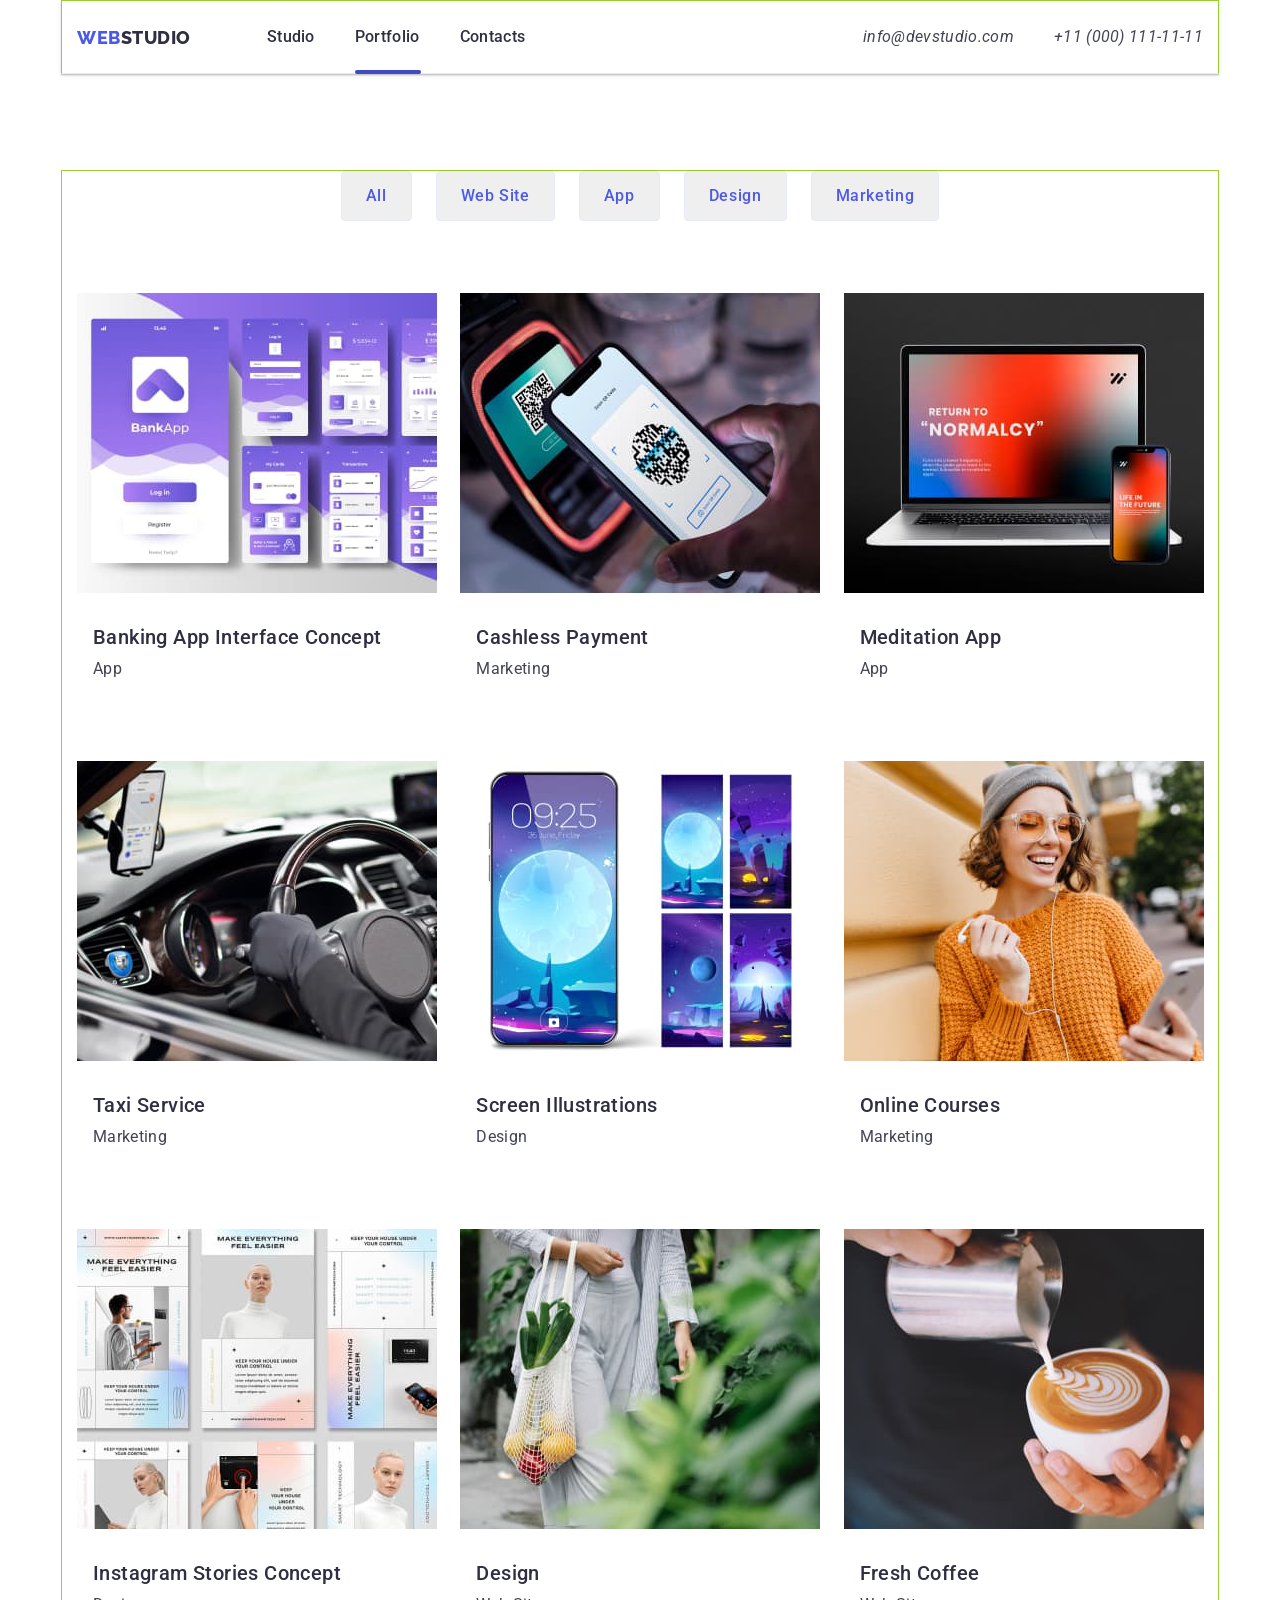
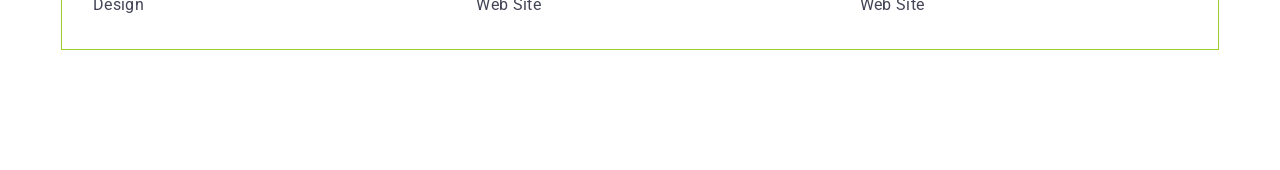
==== commit ed2306e8: "made main portfolio not all" ====
--- a/portfolio.html
+++ b/portfolio.html
@@ -67,7 +67,7 @@
             <ul class="portfolio-btn-list">
 
                 <li class="portfolio-btn-item">
-                    <button type="button">All</button>
+                    <button class="portfolio-btn" type="button">All</button>
                 </li>
                 <li class="portfolio-btn-item">
                     <button class="portfolio-btn" type="button">Web Site</button>
@@ -82,6 +82,101 @@
                     <button class="portfolio-btn" type="button">Marketing</button>
                 </li>
             </ul>
+
+            <ul class="portfolio-app-list">
+
+                <li class="portfolio-app-item">
+                    <a class="portfolio-app-link" href="">
+                       <img src="./images/img_banking.jpg" alt="banking" width="360">
+
+                       <div class="portfolio-app-name">
+                        <h3 class="portfolio-app-name-title">Banking App Interface Concept</h3>
+                        <p class="portfolio-app-name-text">App</p>
+                       </div>
+                    </a>
+                </li>
+                <li class="portfolio-app-item">
+                    <a class="portfolio-app-link" href="">
+                       <img src="./images/img_cashless.jpg" alt="cashless.jpg" width="360">
+
+                       <div class="portfolio-app-name">
+                        <h3 class="portfolio-app-name-title">Cashless Payment</h3>
+                        <p class="portfolio-app-name-text">Marketing</p>
+                       </div>
+                    </a>
+                </li>
+                <li class="portfolio-app-item">
+                    <a class="portfolio-app-link" href="">
+                       <img src="./images/img_meditation.jpg" alt="meditation" width="360">
+
+                       <div class="portfolio-app-name">
+                        <h3 class="portfolio-app-name-title">Meditation App</h3>
+                        <p class="portfolio-app-name-text">App</p>
+                       </div>
+                    </a>
+                </li>
+                <li class="portfolio-app-item">
+                    <a class="portfolio-app-link" href="">
+                       <img src="./images/img_taxi.jpg" alt="taxi" width="360">
+
+                       <div class="portfolio-app-name">
+                        <h3 class="portfolio-app-name-title">Taxi Service</h3>
+                        <p class="portfolio-app-name-text">Marketing</p>
+                       </div>
+                    </a>
+                </li>
+                <li class="portfolio-app-item">
+                    <a class="portfolio-app-link" href="">
+                       <img src="./images/img_screen.jpg" alt="screen" width="360">
+
+                       <div class="portfolio-app-name">
+                        <h3 class="portfolio-app-name-title">Screen Illustrations</h3>
+                        <p class="portfolio-app-name-text">Design</p>
+                       </div>
+                    </a>
+                </li>
+                <li class="portfolio-app-item">
+                    <a class="portfolio-app-link" href="">
+                       <img src="./images/img_online.jpg" alt="online" width="360">
+                       <div class="portfolio-app-name">
+                        <h3 class="portfolio-app-name-title">Online Courses</h3>
+                        <p class="portfolio-app-name-text">Marketing</p>
+                       </div>
+                    </a>
+                </li>
+                <li class="portfolio-app-item">
+                    <a class="portfolio-app-link" href="">
+                       <img src="./images/img_insta.jpg" alt="instagram" width="360">
+
+                       <div class="portfolio-app-name">
+                        <h3 class="portfolio-app-name-title">Instagram Stories Concept</h3>
+                        <p class="portfolio-app-name-text">Design</p>
+                       </div>
+                    </a>
+                </li>
+                <li class="portfolio-app-item">
+                    <a class="portfolio-app-link" href="">
+                       <img src="./images/img_food.jpg" alt="food" width="360">
+
+                       <div class="portfolio-app-name">
+                        <h3 class="portfolio-app-name-title">Design</h3>
+                        <p class="portfolio-app-name-text">Web Site</p>
+                       </div>
+                    </a>
+                </li>
+                <li class="portfolio-app-item">
+                    <a class="portfolio-app-link" href="">
+                       <img src="./images/img_coffee.jpg" alt="coffee" width="360">
+
+                       <div class="portfolio-app-name">
+                        <h3 class="portfolio-app-name-title">Fresh Coffee</h3>
+                        <p class="portfolio-app-name-text">Web Site</p>
+                       </div>
+                    </a>
+                </li>
+            </ul>
+
+            
       </div>
    
       </section>
--- a/css/style.css
+++ b/css/style.css
@@ -364,6 +364,9 @@
     justify-content: center;
     align-items: center;
     color: #8E8F99;
+    transition-property: color, border-color;
+    transition-duration: 250ms;
+    transition-timing-function: cubic-bezier(0.4, 0, 0.2, 1);
 }
 
 .customers-icon {
@@ -443,6 +446,10 @@
     justify-content: center;
     border-radius: 50%;
     color: white;
+    transition-property: background-color;
+    transition-duration: 250ms;
+    transition-timing-function: cubic-bezier(0.4, 0, 0.2, 1);
+
 }
 
 .footer-icon {
@@ -552,6 +559,10 @@
 }
 
 /**-----PORTFOLIO-------*/
+
+.portfolio {
+    padding: 96px 0 120px;
+}
 
 
 .visually-hidden {
@@ -567,13 +578,64 @@
     overflow: hidden;
 }
 
+.portfolio-btn-list {
+    display: flex;
+    justify-content: center;
+    gap: 24px;
+}
+
 .portfolio-btn {
+    display: block;
     font-weight: 500;
     font-size: 16px;
     line-height: 1.5;
     letter-spacing: 0.04em;
     text-align: center;
-    color: #4d5ae5;    
+    color: #4d5ae5; 
+    border: 1px solid #e7e9fc;
+    border-radius: 4px;
+    padding: 12px 24px; 
+    margin-bottom: 72px;  
+    cursor: pointer; 
+    transition-property: color;
+    transition-duration: 250ms;
+    transition-timing-function: cubic-bezier(0.4, 0, 0.2, 1);   
+}
+
+.portfolio-btn:is(:hover, :focus) {
+    color: var(---hover-icon_color);
+    border: 1px solid transparent;
+}
+
+.portfolio-app-list {
+    display: flex;
+    flex-wrap: wrap;
+    column-gap: 24px;
+    row-gap: 48px;
+}
+
+.portfolio-app-item {
+    width: calc( (100% - 48px) /3 );
+}
+
+.portfolio-app-name {
+    padding: 32px 16px;
+}
+
+.portfolio-app-name-title {
+    font-weight: 500;
+    font-size: 20px;
+    line-height: 1.2;
+    letter-spacing: 0.02em;
+    color: #2e2f42;
+    margin-bottom: 8px;
+}
+
+.portfolio-app-name-text {
+    font-size: 16px;
+    line-height: 1.5;
+    letter-spacing: 0.02em;
+    color: #434455;
 }
 
 
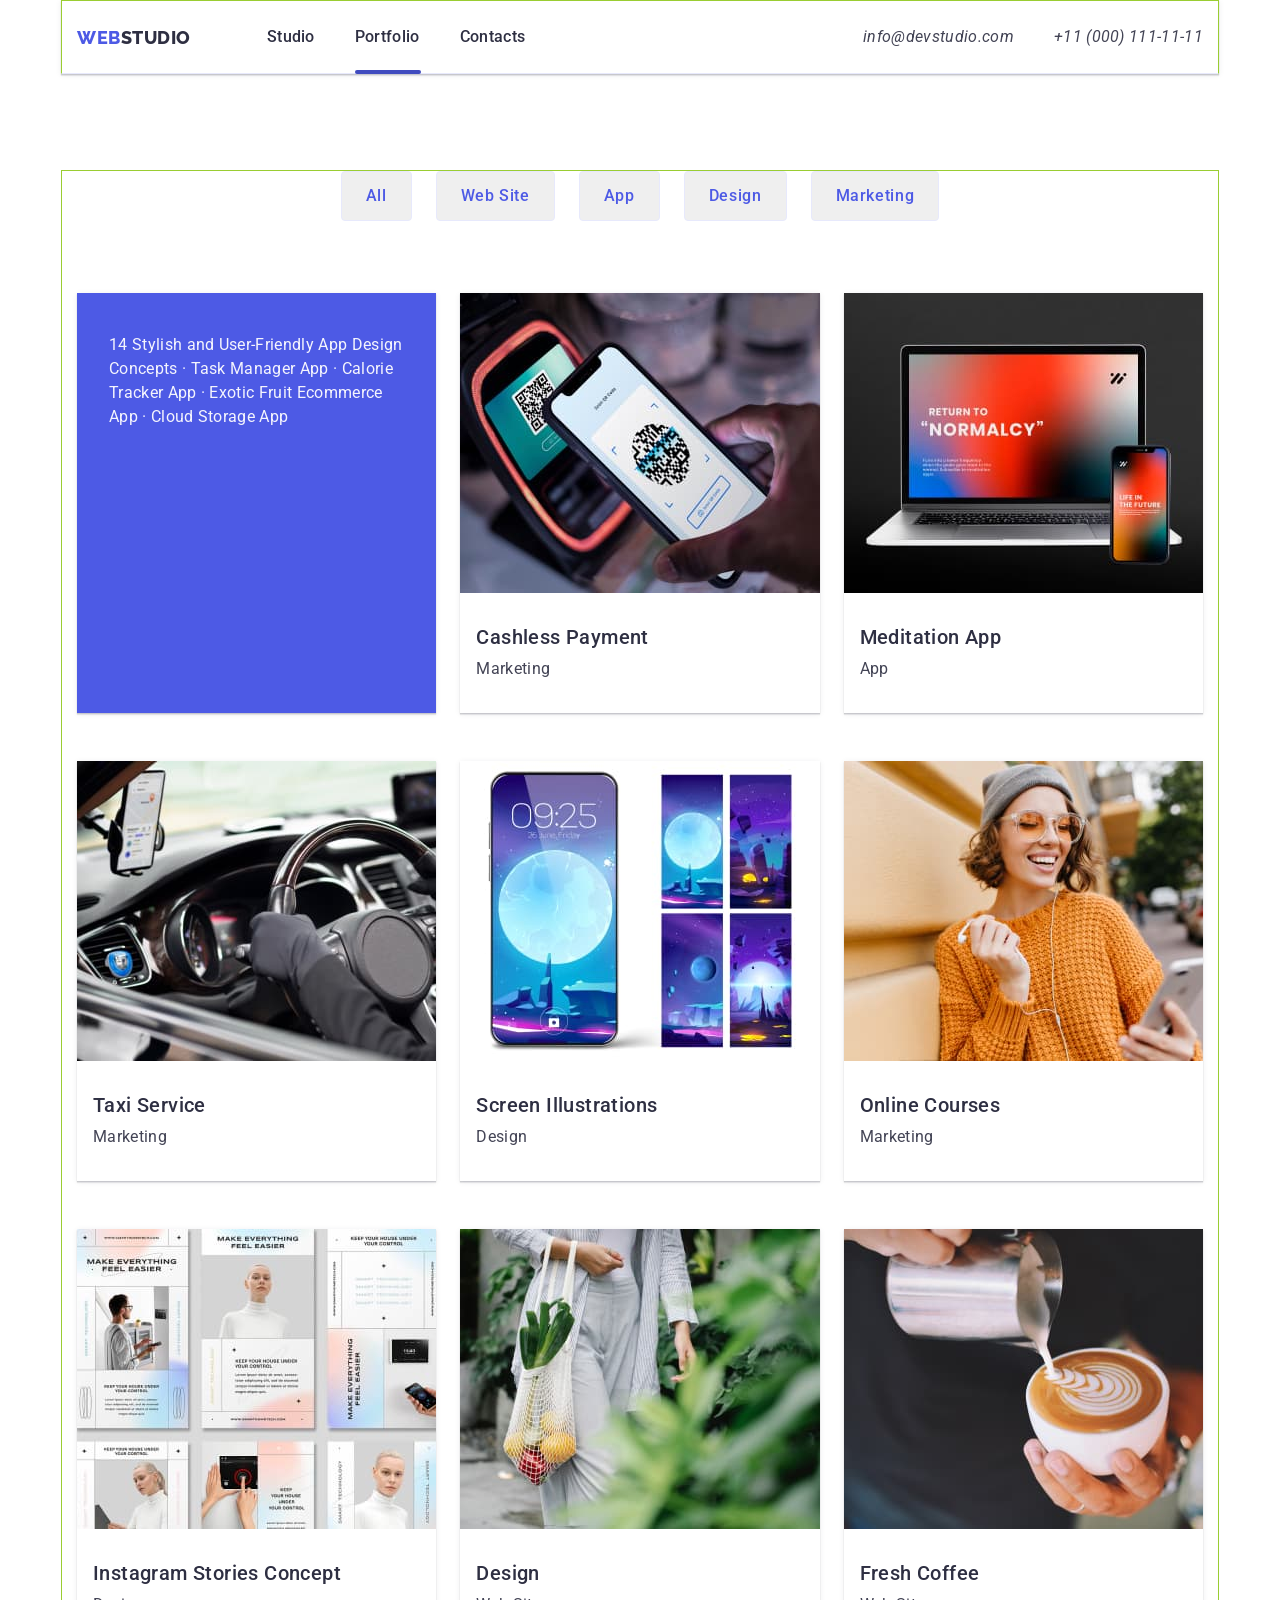
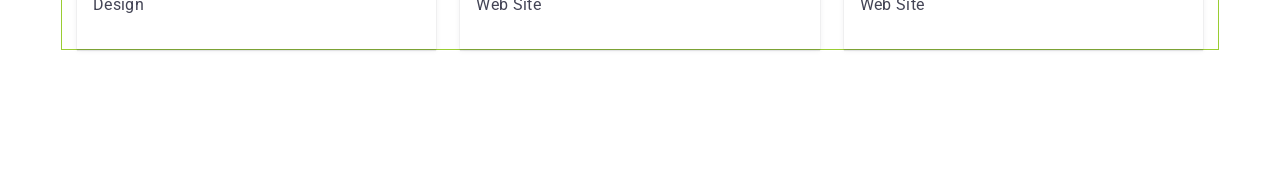
==== commit 0ada128c: "test overvlow" ====
--- a/portfolio.html
+++ b/portfolio.html
@@ -87,7 +87,12 @@
 
                 <li class="portfolio-app-item">
                     <a class="portfolio-app-link" href="">
-                       <img src="./images/img_banking.jpg" alt="banking" width="360">
+
+                           <div class="portfolio-app-cover">
+                               <img src="./images/img_banking.jpg" alt="banking" width="360">
+        
+                               <p class="portfolio-app-cover-text">14 Stylish and User-Friendly App Design Concepts · Task Manager App · Calorie Tracker App · Exotic Fruit Ecommerce App · Cloud Storage App</p>
+                           </div>
 
                        <div class="portfolio-app-name">
                         <h3 class="portfolio-app-name-title">Banking App Interface Concept</h3>
--- a/css/style.css
+++ b/css/style.css
@@ -616,6 +616,36 @@
 
 .portfolio-app-item {
     width: calc( (100% - 48px) /3 );
+    
+}
+
+.portfolio-app-link {
+    display: block;
+    box-shadow: 0 2px 1px 0 rgba(46, 47, 66, 0.08), 0 1px 1px 0 rgba(46, 47, 66, 0.16), 0 1px 6px 0 rgba(46, 47, 66, 0.08);
+}
+
+.portfolio-app-link {
+    position: relative; 
+    overflow: hidden; 
+    
+}
+
+.portfolio-app-cover-text {
+    font-size: 16px;
+    line-height: 1.5;
+    letter-spacing: 0.02em;
+    color: #f4f4fd;
+    background-color:  #4d5ae5;
+    position: absolute;
+    height: 100%;
+    width: 100%;
+    top: 0;
+    padding: 40px 32px;
+    transition: transform 250ms cubic-bezier(0.4, 0, 0.2, 1);
+}
+
+.portfolio-app-cover:hover .portfolio-app-cover-text {
+    transform: translateY(0);
 }
 
 .portfolio-app-name {
@@ -644,6 +674,8 @@
 
 
 
+
+
     
 
 
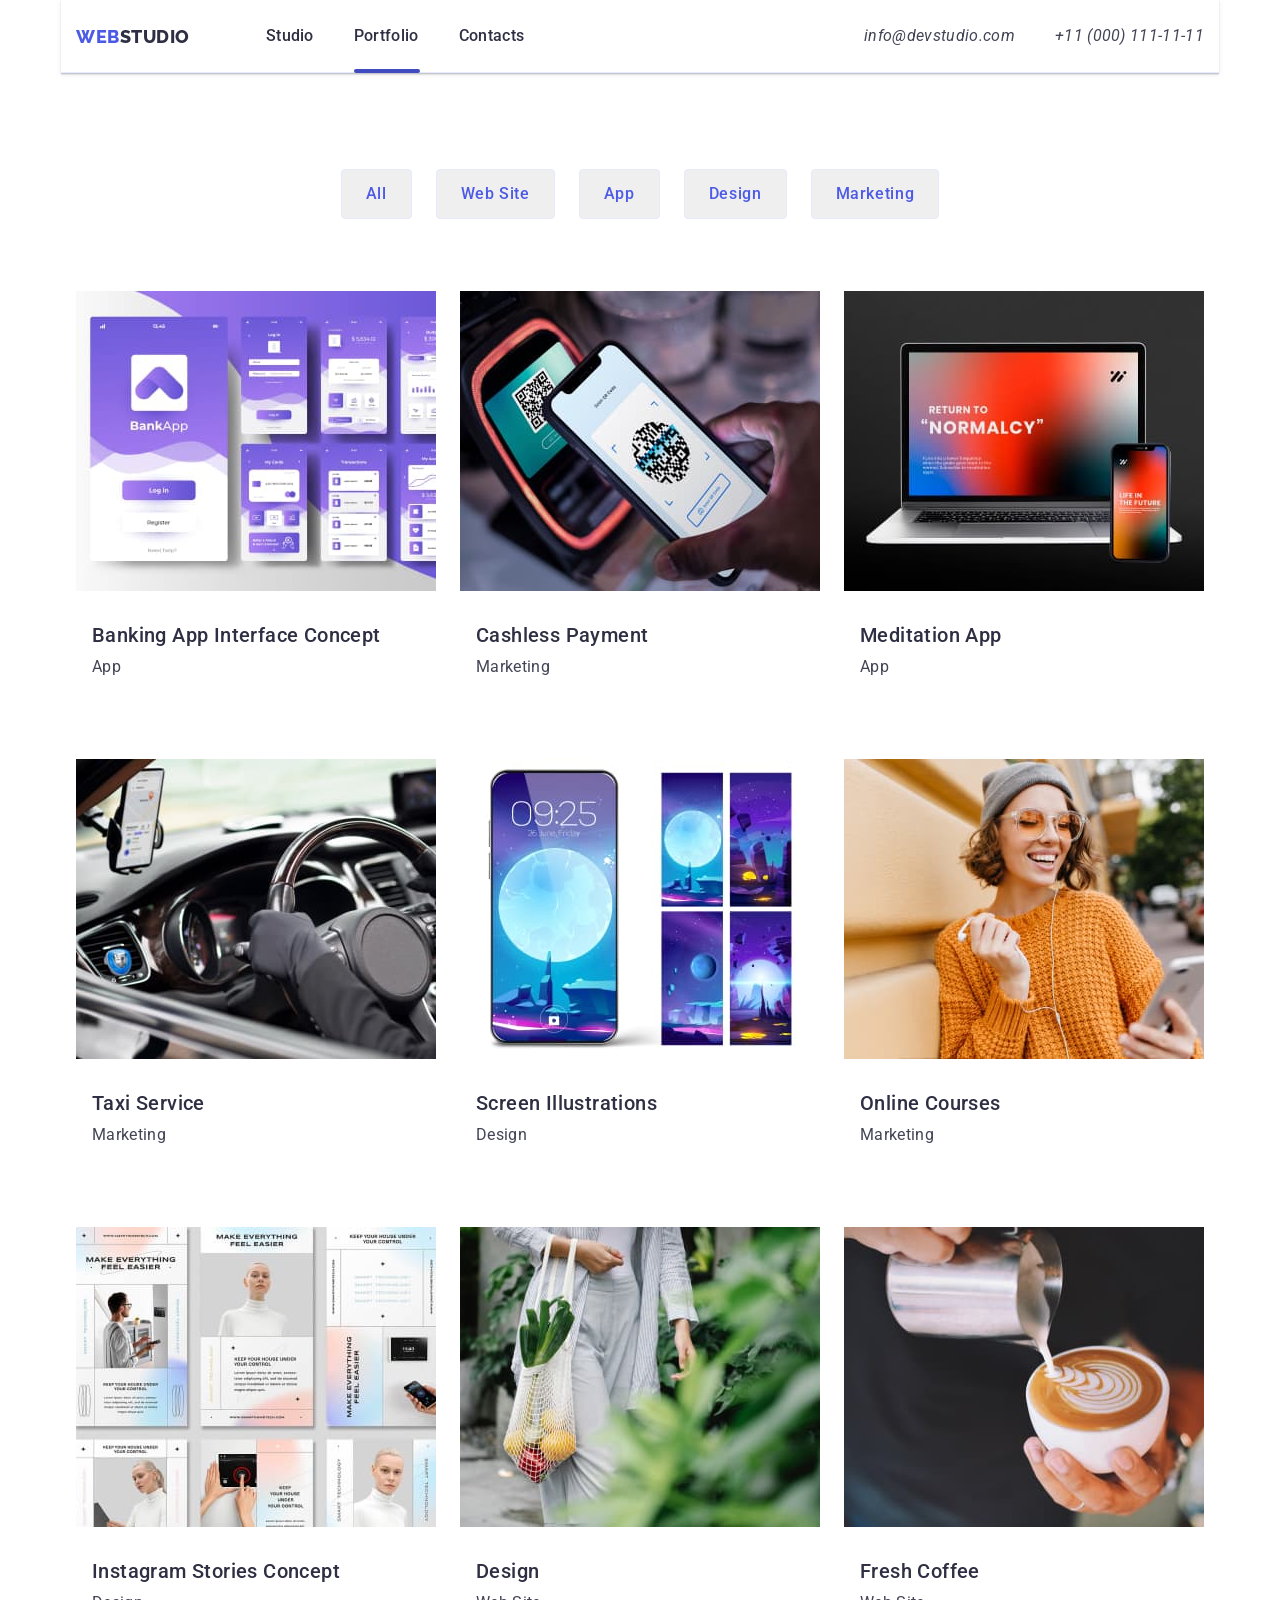
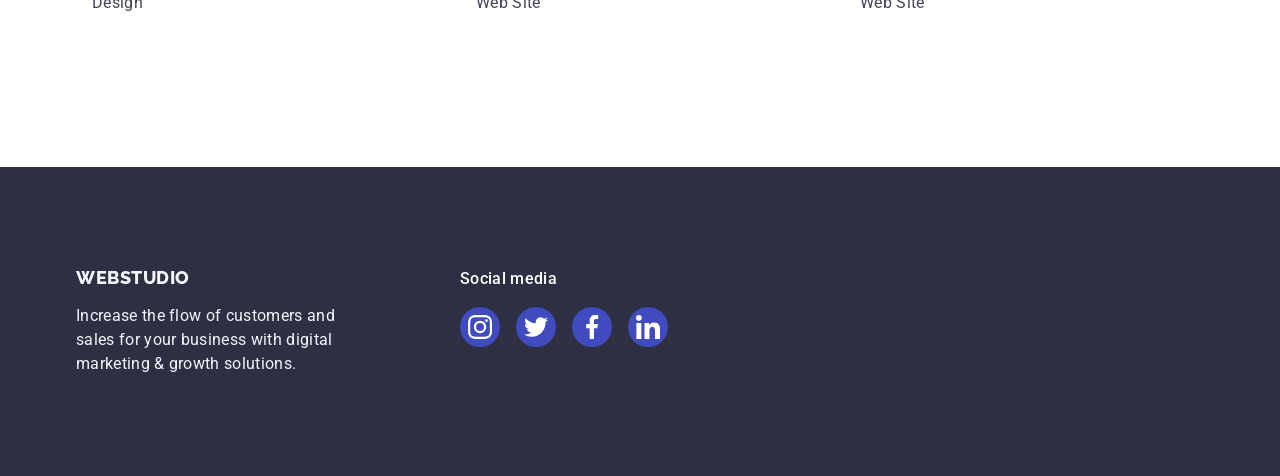
==== commit 30fe1343: "made portfolio not modal window" ====
--- a/portfolio.html
+++ b/portfolio.html
@@ -101,8 +101,14 @@
                     </a>
                 </li>
                 <li class="portfolio-app-item">
-                    <a class="portfolio-app-link" href="">
-                       <img src="./images/img_cashless.jpg" alt="cashless.jpg" width="360">
+
+                    <a class="portfolio-app-link" href="">
+
+                       <div class="portfolio-app-cover">
+                           <img src="./images/img_cashless.jpg" alt="cashless.jpg" width="360">
+
+                           <p class="portfolio-app-cover-text">14 Stylish and User-Friendly App Design Concepts · Task Manager App · Calorie Tracker App · Exotic Fruit Ecommerce App · Cloud Storage App</p>
+                       </div>
 
                        <div class="portfolio-app-name">
                         <h3 class="portfolio-app-name-title">Cashless Payment</h3>
@@ -111,8 +117,14 @@
                     </a>
                 </li>
                 <li class="portfolio-app-item">
-                    <a class="portfolio-app-link" href="">
-                       <img src="./images/img_meditation.jpg" alt="meditation" width="360">
+                    
+                    <a class="portfolio-app-link" href="">
+
+                       <div class="portfolio-app-cover">
+                           <img src="./images/img_meditation.jpg" alt="meditation" width="360">
+    
+                           <p class="portfolio-app-cover-text">14 Stylish and User-Friendly App Design Concepts · Task Manager App · Calorie Tracker App · Exotic Fruit Ecommerce App · Cloud Storage App</p>
+                       </div>
 
                        <div class="portfolio-app-name">
                         <h3 class="portfolio-app-name-title">Meditation App</h3>
@@ -121,8 +133,14 @@
                     </a>
                 </li>
                 <li class="portfolio-app-item">
-                    <a class="portfolio-app-link" href="">
-                       <img src="./images/img_taxi.jpg" alt="taxi" width="360">
+
+                    <a class="portfolio-app-link" href="">
+
+                       <div class="portfolio-app-cover">
+                           <img src="./images/img_taxi.jpg" alt="taxi" width="360">
+    
+                           <p class="portfolio-app-cover-text">14 Stylish and User-Friendly App Design Concepts · Task Manager App · Calorie Tracker App · Exotic Fruit Ecommerce App · Cloud Storage App</p>
+                       </div>
 
                        <div class="portfolio-app-name">
                         <h3 class="portfolio-app-name-title">Taxi Service</h3>
@@ -131,8 +149,14 @@
                     </a>
                 </li>
                 <li class="portfolio-app-item">
-                    <a class="portfolio-app-link" href="">
-                       <img src="./images/img_screen.jpg" alt="screen" width="360">
+
+                    <a class="portfolio-app-link" href="">
+
+                       <div class="portfolio-app-cover">
+                           <img src="./images/img_screen.jpg" alt="screen" width="360">
+    
+                           <p class="portfolio-app-cover-text">14 Stylish and User-Friendly App Design Concepts · Task Manager App · Calorie Tracker App · Exotic Fruit Ecommerce App · Cloud Storage App</p>
+                       </div>
 
                        <div class="portfolio-app-name">
                         <h3 class="portfolio-app-name-title">Screen Illustrations</h3>
@@ -141,8 +165,16 @@
                     </a>
                 </li>
                 <li class="portfolio-app-item">
-                    <a class="portfolio-app-link" href="">
-                       <img src="./images/img_online.jpg" alt="online" width="360">
+
+                    <a class="portfolio-app-link" href="">
+
+                       <div class="portfolio-app-cover">
+                           <img src="./images/img_online.jpg" alt="online" width="360">
+    
+                           <p class="portfolio-app-cover-text">14 Stylish and User-Friendly App Design Concepts · Task Manager App · Calorie Tracker App · Exotic Fruit Ecommerce App · Cloud Storage App</p>
+                       </div>
+
+                       
                        <div class="portfolio-app-name">
                         <h3 class="portfolio-app-name-title">Online Courses</h3>
                         <p class="portfolio-app-name-text">Marketing</p>
@@ -150,18 +182,31 @@
                     </a>
                 </li>
                 <li class="portfolio-app-item">
-                    <a class="portfolio-app-link" href="">
-                       <img src="./images/img_insta.jpg" alt="instagram" width="360">
-
-                       <div class="portfolio-app-name">
+
+                    <a class="portfolio-app-link" href="">
+
+                       <div class="portfolio-app-cover">
+                           <img src="./images/img_insta.jpg" alt="instagram" width="360">
+    
+                           <p class="portfolio-app-cover-text">14 Stylish and User-Friendly App Design Concepts · Task Manager App · Calorie Tracker App · Exotic Fruit Ecommerce App · Cloud Storage App</p>
+                       </div>
+
+                       <div class="portfolio-app-name">
+
                         <h3 class="portfolio-app-name-title">Instagram Stories Concept</h3>
                         <p class="portfolio-app-name-text">Design</p>
                        </div>
                     </a>
                 </li>
                 <li class="portfolio-app-item">
-                    <a class="portfolio-app-link" href="">
-                       <img src="./images/img_food.jpg" alt="food" width="360">
+
+                    <a class="portfolio-app-link" href="">
+
+                      <div class="portfolio-app-cover">
+                           <img src="./images/img_food.jpg" alt="food" width="360">
+    
+                           <p class="portfolio-app-cover-text">14 Stylish and User-Friendly App Design Concepts · Task Manager App · Calorie Tracker App · Exotic Fruit Ecommerce App · Cloud Storage App</p>
+                      </div>
 
                        <div class="portfolio-app-name">
                         <h3 class="portfolio-app-name-title">Design</h3>
@@ -171,8 +216,13 @@
                 </li>
                 <li class="portfolio-app-item">
                     <a class="portfolio-app-link" href="">
-                       <img src="./images/img_coffee.jpg" alt="coffee" width="360">
-
+
+                       <div class="portfolio-app-cover">
+                           <img src="./images/img_coffee.jpg" alt="coffee" width="360">
+    
+                           <p class="portfolio-app-cover-text">14 Stylish and User-Friendly App Design Concepts · Task Manager App · Calorie Tracker App · Exotic Fruit Ecommerce App · Cloud Storage App</p>
+    
+                       </div>
                        <div class="portfolio-app-name">
                         <h3 class="portfolio-app-name-title">Fresh Coffee</h3>
                         <p class="portfolio-app-name-text">Web Site</p>
@@ -187,7 +237,58 @@
       </section>
     </main>
 
-      <footer class="">
+      <footer class="portfolio-footer">
+
+        <div class="container portfolio-footer-containar">
+
+            <div class="portfolio-footer-logo-box">
+    
+                <a class="portfolio-footer-logo" href="">Web<span class="footer-logo-accent">Studio</span></a>
+        
+                <p class="portfolio-footer-text">Increase the flow of customers and sales for your business with digital marketing & growth solutions.</p>
+            </div>
+    
+           <div class="portfolio-footer-social">
+
+                <h3 class="portfolio-footer-title">Social media</h3>
+        
+                <ul class="portfolio-footer-list">
+        
+                    <li class="portfolio-footer-item">
+        
+                        <a class="portfolio-footer-link" href="">
+                           <svg class="portfolio-footer-icon" width="24" height="24">
+                            <use href="./images/icons.svg#icon-instagram"></use>
+                           </svg>
+                        </a>
+                    </li>
+                    <li class="portfolio-footer-item">
+        
+                        <a class="portfolio-footer-link" href="">
+                           <svg class="portfolio-footer-icon" width="24" height="24">
+                            <use href="./images/icons.svg#icon-twitter"></use>
+                           </svg>
+                        </a>
+                    </li>
+                    <li class="portfolio-footer-item">
+        
+                        <a class="portfolio-footer-link" href="">
+                           <svg class="portfolio-footer-icon" width="24" height="24">
+                            <use href="./images/icons.svg#icon-facebook"></use>
+                           </svg>
+                        </a>
+                    </li>
+                    <li class="portfolio-footer-item">
+        
+                        <a class="portfolio-footer-link" href="">
+                           <svg class="portfolio-footer-icon" width="24" height="24">
+                            <use href="./images/icons.svg#icon-linkedin"></use>
+                           </svg>
+                        </a>
+                    </li>
+                </ul>
+           </div>
+        </div>
         
       </footer>
 
--- a/css/style.css
+++ b/css/style.css
@@ -14,8 +14,6 @@
 padding-left: 15px;
 padding-right: 15px;
 margin: 0 auto;
-border: 1px solid yellowgreen;
-
 }
 
 a {
@@ -127,6 +125,8 @@
 /**------HERO------------*/
 
 .hero {
+    max-width: 1440px;
+    margin: 0 auto;
     padding: 188px 0 188px 0;
     background-color: #2e2f42;
     background-image: linear-gradient(rgba(46, 47, 66, 0.7), rgba(46, 47, 66, 0.7)), url(../images/people-office.jpg);
@@ -137,6 +137,7 @@
 
 .hero-title-box {
     margin-bottom: 48px;
+    
 }
 
 .hero-title {
@@ -148,6 +149,7 @@
     text-align: center;
     color: #fff; 
     margin: 0 auto;
+    
 }
 
 .hero-btn {
@@ -323,7 +325,7 @@
 }
 
 .team-social-link:is(:hover, :focus) {
-     background-color: #31d0aa;
+     background-color: #31D0AA;
 }
 
 
@@ -558,7 +560,7 @@
     color: var(---hover-icon_color);    
 }
 
-/**-----PORTFOLIO-------*/
+/**-----PORTFOLIO-SECTION------*/
 
 .portfolio {
     padding: 96px 0 120px;
@@ -597,14 +599,15 @@
     padding: 12px 24px; 
     margin-bottom: 72px;  
     cursor: pointer; 
-    transition-property: color;
+    transition-property: color, box-shadow;
     transition-duration: 250ms;
     transition-timing-function: cubic-bezier(0.4, 0, 0.2, 1);   
 }
 
 .portfolio-btn:is(:hover, :focus) {
     color: var(---hover-icon_color);
-    border: 1px solid transparent;
+    box-shadow: 0px 3px 1px rgba(0, 0, 0, 0.1), 0px 2px 1px rgba(0, 0, 0, 0.08), 0px 2px 2px rgba(0, 0, 0, 0.12);
+
 }
 
 .portfolio-app-list {
@@ -616,15 +619,19 @@
 
 .portfolio-app-item {
     width: calc( (100% - 48px) /3 );
-    
 }
 
 .portfolio-app-link {
     display: block;
-    box-shadow: 0 2px 1px 0 rgba(46, 47, 66, 0.08), 0 1px 1px 0 rgba(46, 47, 66, 0.16), 0 1px 6px 0 rgba(46, 47, 66, 0.08);
-}
-
-.portfolio-app-link {
+    transition: box-shadow 250ms cubic-bezier(0.4, 0, 0.2, 1); 
+}
+
+.portfolio-app-link:hover {
+    box-shadow: 0 2px 1px 0 rgba(46, 47, 66, 0.08), 0 1px 1px 0 rgba(46, 47, 66, 0.16), 0 1px 6px 0 rgba(46, 47, 66, 0.08);    
+}
+
+.portfolio-app-cover {
+    display: block;
     position: relative; 
     overflow: hidden; 
     
@@ -641,6 +648,7 @@
     width: 100%;
     top: 0;
     padding: 40px 32px;
+    transform: translateY(100%);
     transition: transform 250ms cubic-bezier(0.4, 0, 0.2, 1);
 }
 
@@ -668,6 +676,82 @@
     color: #434455;
 }
 
+/**------PORTFOLIO-FOOTER-----*/
+
+.portfolio-footer {
+    background-color: #2e2f42;
+    padding: 100px 0 100px;
+}
+
+.portfolio-footer-containar {
+    display: flex;
+    align-items: baseline;
+}
+
+.portfolio-footer-logo-box {
+    margin-right: 120px;
+}
+
+.portfolio-footer-logo {
+    display: block;
+    font-family: "Raleway", sans-serif;
+    font-weight: 800;
+    font-size: 18px;
+    line-height: 1.16667;
+    letter-spacing: 0.03em;
+    text-transform: uppercase;
+    color: #4d5ae5; 
+    margin-bottom: 16px;  
+    color: #f4f4fd; 
+}
+
+.footer-logo-accent {
+    fill: currentColor;
+}
+
+.portfolio-footer-text {
+    max-width: 264px;
+    font-size: 16px;
+    line-height: 1.5;
+    letter-spacing: 0.02em;
+    color: #f4f4fd;
+}
+
+.portfolio-footer-title {
+    font-weight: 500;
+    font-size: 16px;
+    line-height: 1.5;
+    letter-spacing: 0.02em;
+    color: #fff;
+    margin-bottom: 16px;
+}
+
+.portfolio-footer-list {
+    display: flex;
+    gap: 16px;
+}
+
+.portfolio-footer-link {
+    width: 40px;
+    height: 40px;
+    background-color: var(---hover-icon_color);
+    border-radius: 50%;
+    display: flex;
+    justify-content: center;
+    align-items: center;
+    transition-property: backgroud-color;
+    transition-duration: 250ms;
+    transition-timing-function: cubic-bezier(0.4, 0, 0.2, 1);
+}
+
+.portfolio-footer-icon {
+    fill: #ffffff;
+}
+
+.portfolio-footer-link:is(:hover, :focus) {
+    background-color: #31D0AA;
+}
+
 
 
 
